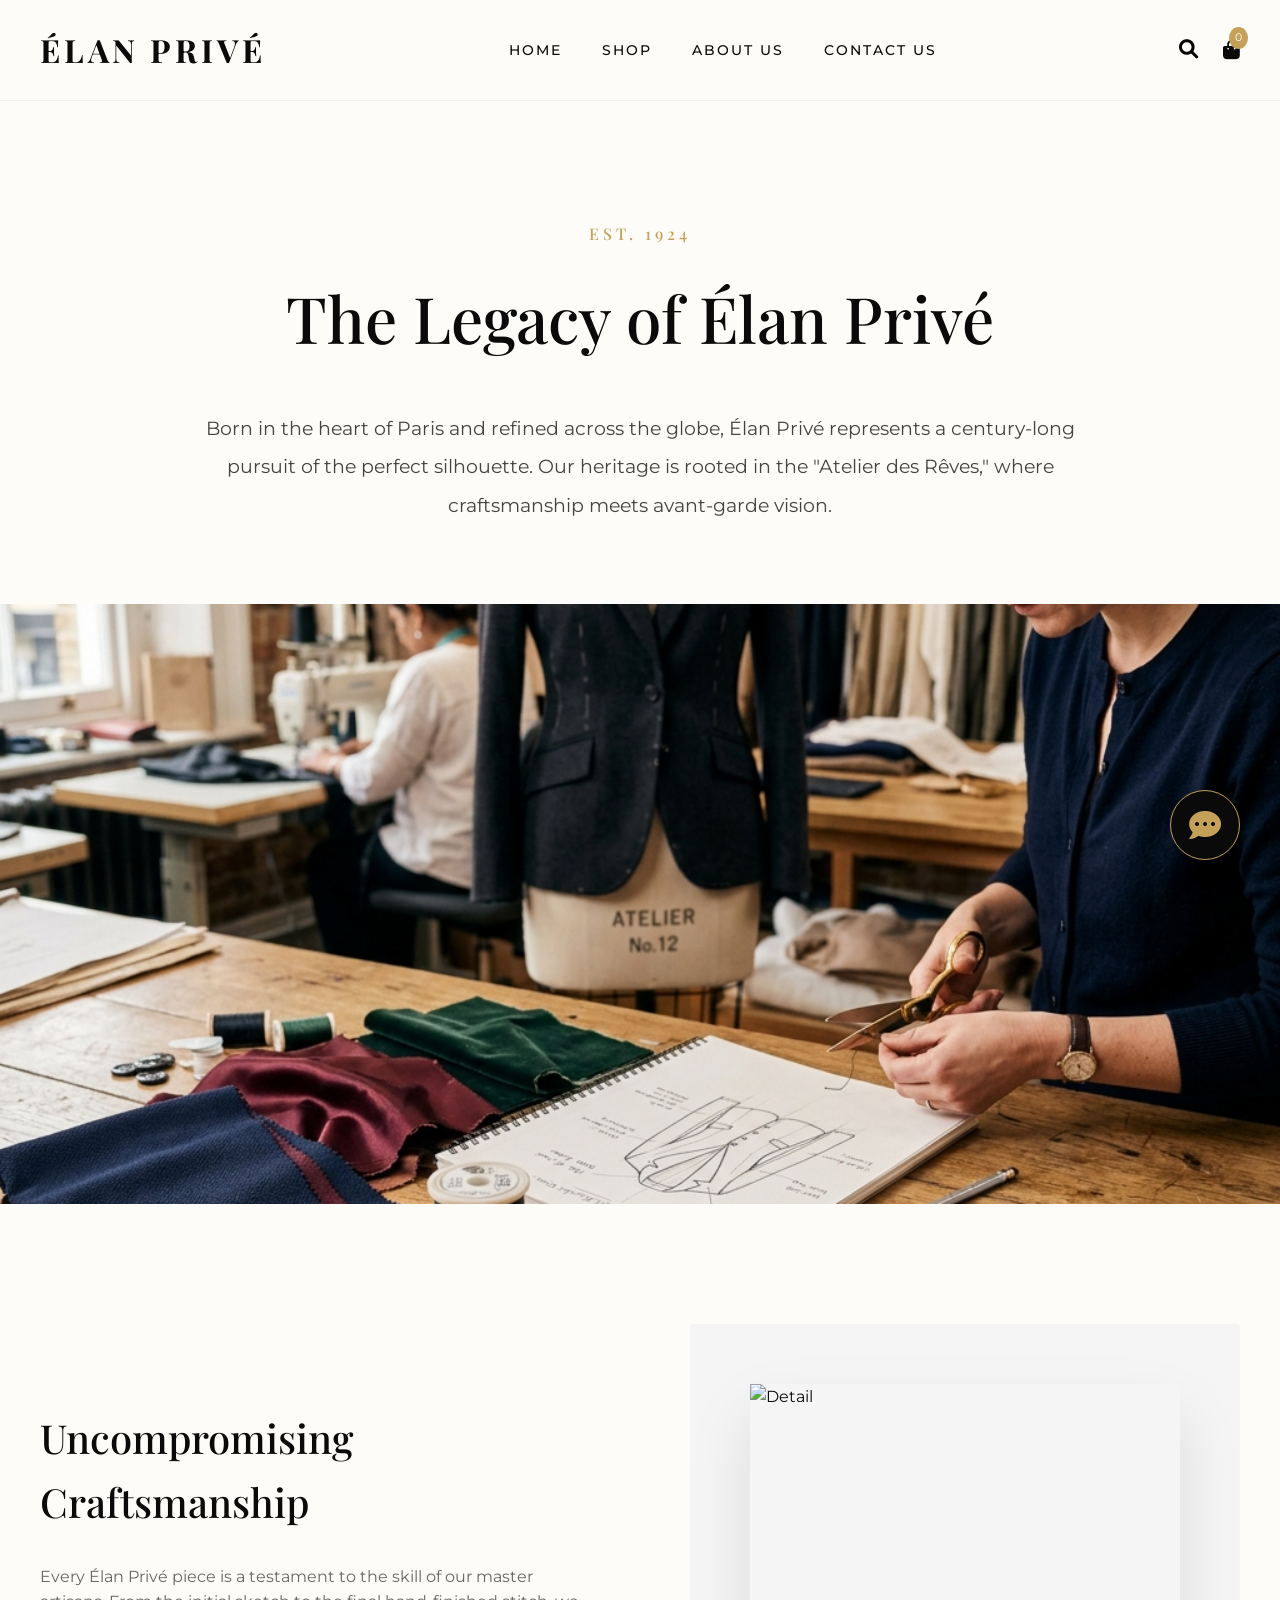
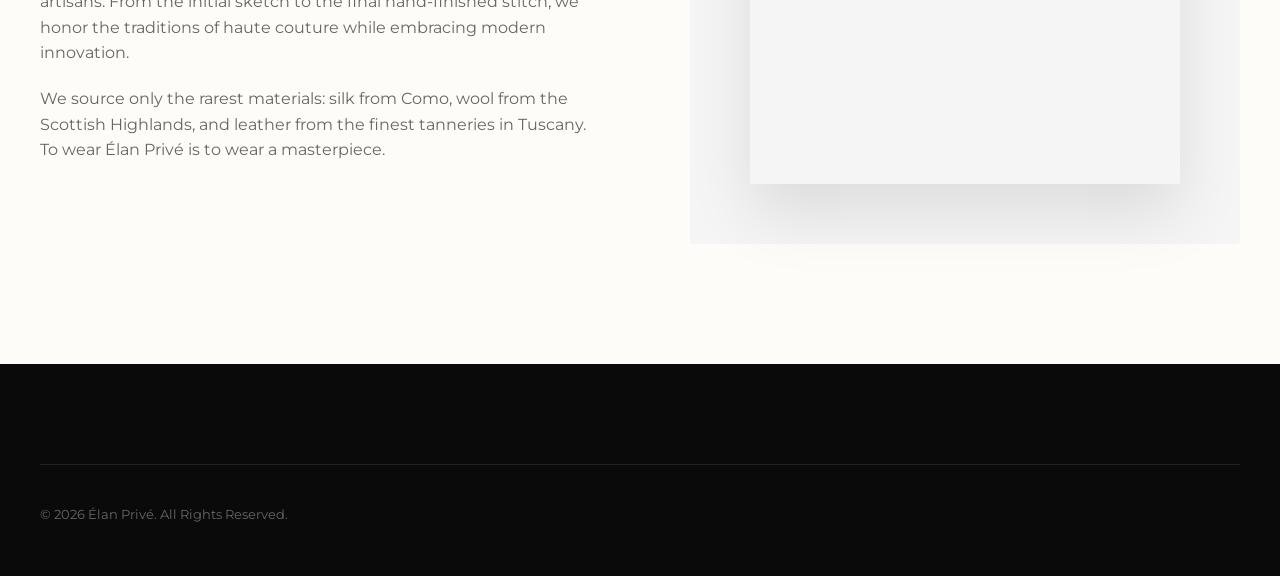
==== frontend/about.html @ 6bdef4db "Started cloth brand website for build with ai gfg workshop" ====
<!DOCTYPE html>
<html lang="en">
<head>
    <meta charset="UTF-8">
    <meta name="viewport" content="width=device-width, initial-scale=1.0">
    <title>The Heritage | Élan Privé</title>
    <link rel="stylesheet" href="style.css">
    <link rel="stylesheet" href="https://cdnjs.cloudflare.com/ajax/libs/font-awesome/6.0.0/css/all.min.css">
</head>
<body>

    <header>
        <div class="container">
            <nav>
                <a href="index.html" class="logo serif">Élan Privé</a>
                <ul class="nav-links">
                    <li><a href="index.html">Home</a></li>
                    <li><a href="shop.html">Shop</a></li>
                    <li><a href="about.html" class="active">About Us</a></li>
                    <li><a href="contact.html">Contact Us</a></li>
                </ul>
                <div class="nav-icons">
                    <button class="icon-btn"><i class="fas fa-search"></i></button>
                    <a href="cart.html" class="icon-btn">
                        <i class="fas fa-shopping-bag"></i>
                        <span class="cart-count">0</span>
                    </a>
                </div>
            </nav>
        </div>
    </header>

    <main>
        <section style="padding-bottom: 0;">
            <div class="container">
                <div style="max-width: 900px; margin: 0 auto; text-align: center;">
                    <p class="serif" style="text-transform: uppercase; letter-spacing: 4px; color: var(--accent-color); margin-bottom: 20px;">Est. 1924</p>
                    <h1 class="serif" style="font-size: 4rem; margin-bottom: 40px;">The Legacy of Élan Privé</h1>
                    <p style="font-size: 1.2rem; line-height: 2; color: #444; margin-bottom: 80px;">Born in the heart of Paris and refined across the globe, Élan Privé represents a century-long pursuit of the perfect silhouette. Our heritage is rooted in the "Atelier des Rêves," where craftsmanship meets avant-garde vision.</p>
                </div>
            </div>
            <img src="assets/atelier.png" alt="Our Atelier" style="width: 100%; height: 600px; object-fit: cover;">
        </section>

        <section>
            <div class="container">
                <div style="display: grid; grid-template-columns: 1fr 1fr; gap: 100px; align-items: center;">
                    <div>
                        <h2 class="serif" style="font-size: 2.5rem; margin-bottom: 30px;">Uncompromising Craftsmanship</h2>
                        <p style="color: #666; margin-bottom: 20px;">Every Élan Privé piece is a testament to the skill of our master artisans. From the initial sketch to the final hand-finished stitch, we honor the traditions of haute couture while embracing modern innovation.</p>
                        <p style="color: #666;">We source only the rarest materials: silk from Como, wool from the Scottish Highlands, and leather from the finest tanneries in Tuscany. To wear Élan Privé is to wear a masterpiece.</p>
                    </div>
                    <div style="background-color: #f5f5f5; padding: 60px; border-radius: 4px;">
                        <img src="https://images.unsplash.com/photo-1558769132-cb1aea458c5e?auto=format&fit=crop&q=80&w=800" alt="Detail" style="width: 100%; height: 400px; object-fit: cover; box-shadow: 0 30px 60px rgba(0,0,0,0.1);">
                    </div>
                </div>
            </div>
        </section>
    </main>

    <footer>
        <div class="container">
            <div class="footer-bottom">
                <p>&copy; 2026 Élan Privé. All Rights Reserved.</p>
            </div>
        </div>
    </footer>

    <!-- Le Concierge Chatbot -->
    <div id="concierge-trigger">
        <i class="fas fa-comment-dots"></i>
    </div>
    <div id="concierge-window">
        <!-- ... same as before ... -->
        <div class="chat-header">
            <h3 class="serif">Le Concierge</h3>
            <button id="chat-close" class="icon-btn" style="color: white;"><i class="fas fa-times"></i></button>
        </div>
        <div class="chat-messages" id="chat-messages">
            <div class="message bot">
                Greetings. I am Le Concierge. How may I assist you today?
            </div>
        </div>
        <form class="chat-input-area" id="chat-form">
            <input type="text" id="chat-input" placeholder="Type your inquiry...">
            <button type="submit"><i class="fas fa-paper-plane"></i></button>
        </form>
    </div>

    <script src="scripts.js"></script>
</body>
</html>
---- frontend/style.css ----
@import url('https://fonts.googleapis.com/css2?family=Playfair+Display:ital,wght@0,400..900;1,400..900&family=Montserrat:wght@100..900&display=swap');

:root {
    --primary-color: #0A0A0A; /* Black */
    --secondary-color: #FDFCF8; /* Ivory */
    --accent-color: #C5A059; /* Gold */
    --text-muted: #666666;
    --charcoal: #333333;
    --navy: #001F3F;
    --glass-bg: rgba(255, 255, 255, 0.1);
    --glass-border: rgba(255, 255, 255, 0.2);
    --transition: all 0.4s cubic-bezier(0.4, 0, 0.2, 1);
}

* {
    margin: 0;
    padding: 0;
    box-sizing: border-box;
}

body {
    font-family: 'Montserrat', sans-serif;
    background-color: var(--secondary-color);
    color: var(--primary-color);
    line-height: 1.6;
    overflow-x: hidden;
}

h1, h2, h3, h4, .serif {
    font-family: 'Playfair Display', serif;
    font-weight: 500;
}

a {
    text-decoration: none;
    color: inherit;
    transition: var(--transition);
}

ul {
    list-style: none;
}

img {
    max-width: 100%;
    display: block;
}

.container {
    max-width: 1400px;
    margin: 0 auto;
    padding: 0 40px;
}

/* --- Navigation --- */
header {
    position: sticky;
    top: 0;
    z-index: 1000;
    background-color: rgba(253, 252, 248, 0.95);
    backdrop-filter: blur(10px);
    border-bottom: 1px solid rgba(0, 0, 0, 0.05);
}

nav {
    display: flex;
    justify-content: space-between;
    align-items: center;
    height: 100px;
}

.logo {
    font-size: 2rem;
    letter-spacing: 4px;
    font-weight: 700;
    text-transform: uppercase;
}

.nav-links {
    display: flex;
    gap: 40px;
}

.nav-links a {
    text-transform: uppercase;
    font-size: 0.85rem;
    letter-spacing: 2px;
    font-weight: 500;
    position: relative;
}

.nav-links a::after {
    content: '';
    position: absolute;
    bottom: -5px;
    left: 0;
    width: 0;
    height: 1px;
    background-color: var(--accent-color);
    transition: var(--transition);
}

.nav-links a:hover::after {
    width: 100%;
}

.nav-icons {
    display: flex;
    gap: 25px;
    font-size: 1.2rem;
    align-items: center;
}

.icon-btn {
    cursor: pointer;
    background: none;
    border: none;
    font-size: 1.2rem;
    position: relative;
}

.cart-count {
    position: absolute;
    top: -8px;
    right: -8px;
    background-color: var(--accent-color);
    color: white;
    font-size: 0.7rem;
    padding: 2px 6px;
    border-radius: 50%;
}

/* --- Buttons --- */
.btn {
    display: inline-block;
    padding: 18px 40px;
    text-transform: uppercase;
    letter-spacing: 2px;
    font-size: 0.8rem;
    font-weight: 600;
    cursor: pointer;
    border: 1px solid var(--primary-color);
    background: transparent;
    transition: var(--transition);
}

.btn-primary {
    background-color: var(--primary-color);
    color: var(--secondary-color);
}

.btn-primary:hover {
    background-color: transparent;
    color: var(--primary-color);
}

.btn-gold {
    border-color: var(--accent-color);
    color: var(--accent-color);
}

.btn-gold:hover {
    background-color: var(--accent-color);
    color: white;
}

/* --- Hero Section --- */
.hero {
    height: 90vh;
    position: relative;
    display: flex;
    align-items: center;
    justify-content: center;
    text-align: center;
    color: white;
    overflow: hidden;
}

.hero-bg {
    position: absolute;
    top: 0;
    left: 0;
    width: 100%;
    height: 100%;
    background-size: cover;
    background-position: center;
    filter: brightness(0.7);
    z-index: -1;
    transform: scale(1.05);
    animation: zoomOut 20s infinite alternate;
}

@keyframes zoomOut {
    from { transform: scale(1.1); }
    to { transform: scale(1); }
}

.hero-content h1 {
    font-size: 5rem;
    margin-bottom: 20px;
    opacity: 0;
    transform: translateY(30px);
    animation: fadeInUp 1s forwards 0.5s;
}

.hero-content p {
    font-size: 1.2rem;
    letter-spacing: 4px;
    margin-bottom: 40px;
    opacity: 0;
    transform: translateY(30px);
    animation: fadeInUp 1s forwards 0.8s;
}

.hero-content .btn {
    opacity: 0;
    transform: translateY(30px);
    animation: fadeInUp 1s forwards 1.1s;
}

@keyframes fadeInUp {
    to {
        opacity: 1;
        transform: translateY(0);
    }
}

/* --- Reveal Animations --- */
.reveal {
    opacity: 0;
    transform: translateY(30px);
    transition: all 0.8s cubic-bezier(0.4, 0, 0.2, 1);
}

.reveal.active {
    opacity: 1;
    transform: translateY(0);
}

/* --- Sections --- */
section {
    padding: 120px 0;
}

.section-title {
    text-align: center;
    margin-bottom: 80px;
}

.section-title h2 {
    font-size: 3rem;
    margin-bottom: 10px;
}

.section-title p {
    color: var(--text-muted);
    letter-spacing: 2px;
    text-transform: uppercase;
    font-size: 0.9rem;
}

/* --- Product Grid --- */
.product-grid {
    display: grid;
    grid-template-columns: repeat(auto-fill, minmax(300px, 1fr));
    gap: 40px;
}

.product-card {
    position: relative;
    overflow: hidden;
    cursor: pointer;
}

.product-image {
    position: relative;
    aspect-ratio: 3/4;
    overflow: hidden;
    background-color: #f5f5f5;
}

.product-image img {
    width: 100%;
    height: 100%;
    object-fit: cover;
    transition: transform 0.8s ease;
}

.product-card:hover .product-image img {
    transform: scale(1.1);
}

.wishlist-btn {
    position: absolute;
    top: 20px;
    right: 20px;
    width: 40px;
    height: 40px;
    border-radius: 50%;
    background: white;
    border: none;
    display: flex;
    align-items: center;
    justify-content: center;
    cursor: pointer;
    box-shadow: 0 4px 10px rgba(0,0,0,0.1);
    opacity: 0;
    transform: translateY(-10px);
    transition: var(--transition);
    z-index: 5;
}

.product-card:hover .wishlist-btn {
    opacity: 1;
    transform: translateY(0);
}

.wishlist-btn.active {
    background-color: var(--accent-color);
    color: white;
    opacity: 1;
    transform: translateY(0);
}

.wishlist-btn:hover {
    transform: scale(1.1);
}

.product-info {
    padding-top: 20px;
    text-align: center;
}

.product-info h3 {
    font-size: 1.2rem;
    margin-bottom: 5px;
}

.product-price {
    font-weight: 600;
    color: var(--accent-color);
}

/* --- Footer --- */
footer {
    background-color: var(--primary-color);
    color: var(--secondary-color);
    padding: 100px 0 50px;
}

.footer-grid {
    display: grid;
    grid-template-columns: repeat(4, 1fr);
    gap: 60px;
    margin-bottom: 80px;
}

.footer-col h4 {
    margin-bottom: 30px;
    text-transform: uppercase;
    letter-spacing: 2px;
    font-size: 0.9rem;
}

.footer-links li {
    margin-bottom: 15px;
}

.footer-links a {
    color: #888;
    font-size: 0.9rem;
}

.footer-links a:hover {
    color: var(--accent-color);
}

.newsletter-form {
    display: flex;
    gap: 10px;
}

.newsletter-form input {
    flex: 1;
    background: transparent;
    border: none;
    border-bottom: 1px solid #333;
    color: white;
    padding: 10px 0;
    outline: none;
}

.footer-bottom {
    border-top: 1px solid #222;
    padding-top: 40px;
    display: flex;
    justify-content: space-between;
    align-items: center;
    font-size: 0.8rem;
    color: #666;
}

/* --- Chatbot UI --- */
#concierge-trigger {
    position: fixed;
    bottom: 40px;
    right: 40px;
    width: 70px;
    height: 70px;
    background-color: var(--primary-color);
    color: var(--accent-color);
    border-radius: 50%;
    display: flex;
    align-items: center;
    justify-content: center;
    font-size: 2rem;
    box-shadow: 0 10px 30px rgba(0,0,0,0.3);
    cursor: pointer;
    z-index: 2000;
    transition: var(--transition);
    border: 1px solid var(--accent-color);
}

#concierge-trigger:hover {
    transform: scale(1.1) translateY(-5px);
}

#concierge-window {
    position: fixed;
    bottom: 120px;
    right: 40px;
    width: 400px;
    height: 550px;
    background: white;
    border-radius: 20px;
    box-shadow: 0 20px 50px rgba(0,0,0,0.2);
    z-index: 2000;
    display: none;
    flex-direction: column;
    overflow: hidden;
    animation: slideUp 0.4s ease forwards;
}

@keyframes slideUp {
    from { transform: translateY(20px); opacity: 0; }
    to { transform: translateY(0); opacity: 1; }
}

.chat-header {
    background-color: var(--primary-color);
    color: white;
    padding: 25px;
    display: flex;
    justify-content: space-between;
    align-items: center;
}

.chat-header h3 {
    color: var(--accent-color);
    letter-spacing: 2px;
}

.chat-messages {
    flex: 1;
    padding: 20px;
    overflow-y: auto;
    display: flex;
    flex-direction: column;
    gap: 15px;
    background-color: #fbfbfb;
}

.message {
    max-width: 80%;
    padding: 12px 18px;
    border-radius: 15px;
    font-size: 0.9rem;
}

.message.bot {
    background-color: white;
    color: var(--primary-color);
    align-self: flex-start;
    box-shadow: 0 2px 10px rgba(0,0,0,0.05);
    border-bottom-left-radius: 2px;
}

.message.user {
    background-color: var(--primary-color);
    color: white;
    align-self: flex-end;
    border-bottom-right-radius: 2px;
}

.chat-input-area {
    padding: 20px;
    border-top: 1px solid #eee;
    display: flex;
    gap: 10px;
}

.chat-input-area input {
    flex: 1;
    border: 1px solid #eee;
    padding: 12px 20px;
    border-radius: 30px;
    outline: none;
    font-family: inherit;
}

.chat-input-area button {
    background-color: var(--accent-color);
    color: white;
    border: none;
    width: 45px;
    height: 45px;
    border-radius: 50%;
    cursor: pointer;
    display: flex;
    align-items: center;
    justify-content: center;
}

/* --- Modal --- */
.modal {
    position: fixed;
    top: 0;
    left: 0;
    width: 100%;
    height: 100%;
    background: rgba(0,0,0,0.8);
    display: none;
    align-items: center;
    justify-content: center;
    z-index: 3000;
    backdrop-filter: blur(5px);
}

.modal-content {
    background: white;
    width: 90%;
    max-width: 1000px;
    height: 80vh;
    display: flex;
    position: relative;
    border-radius: 4px;
    overflow: hidden;
}

.close-modal {
    position: absolute;
    top: 20px;
    right: 20px;
    font-size: 2rem;
    cursor: pointer;
    z-index: 10;
}

.modal-left {
    flex: 1;
}

.modal-left img {
    width: 100%;
    height: 100%;
    object-fit: cover;
}

.modal-right {
    flex: 1;
    padding: 60px;
    overflow-y: auto;
}

.modal-right h2 {
    font-size: 2.5rem;
    margin-bottom: 20px;
}

.modal-price {
    font-size: 1.5rem;
    color: var(--accent-color);
    margin-bottom: 30px;
}

.modal-description {
    color: var(--text-muted);
    margin-bottom: 40px;
}

.selector-label {
    text-transform: uppercase;
    font-size: 0.8rem;
    letter-spacing: 1px;
    margin-bottom: 15px;
    display: block;
}

.options-group {
    display: flex;
    gap: 10px;
    margin-bottom: 30px;
}

.option-pill {
    padding: 8px 20px;
    border: 1px solid #ddd;
    cursor: pointer;
    font-size: 0.8rem;
}

.option-pill.active {
    border-color: var(--primary-color);
    background: var(--primary-color);
    color: white;
}

/* --- Cart & Checkout Styles --- */
.cart-table {
    width: 100%;
    border-collapse: collapse;
    margin-bottom: 40px;
}

.cart-table th {
    text-align: left;
    padding-bottom: 20px;
    border-bottom: 1px solid #eee;
    text-transform: uppercase;
    font-size: 0.8rem;
    letter-spacing: 1px;
}

.cart-table td {
    padding: 30px 0;
    border-bottom: 1px solid #eee;
}

.cart-item {
    display: flex;
    align-items: center;
    gap: 20px;
}

.cart-item img {
    width: 80px;
    height: 100px;
    object-fit: cover;
}

.qty-input {
    width: 60px;
    padding: 10px;
    border: 1px solid #eee;
    text-align: center;
}

.cart-summary {
    background: #f9f9f9;
    padding: 40px;
    border-radius: 4px;
}

.summary-row {
    display: flex;
    justify-content: space-between;
    margin-bottom: 20px;
}

.summary-total {
    border-top: 1px solid #ddd;
    padding-top: 20px;
    font-weight: 700;
    font-size: 1.2rem;
}

/* --- Checkout Form --- */
.checkout-grid {
    display: grid;
    grid-template-columns: 1.5fr 1fr;
    gap: 60px;
}

.form-group {
    margin-bottom: 25px;
}

.form-group label {
    display: block;
    font-size: 0.8rem;
    text-transform: uppercase;
    margin-bottom: 8px;
    letter-spacing: 1px;
}

.form-group input, .form-group select {
    width: 100%;
    padding: 15px;
    border: 1px solid #ddd;
    outline: none;
}

.payment-placeholder {
    border: 1px dashed var(--accent-color);
    padding: 30px;
    text-align: center;
    margin-top: 30px;
    border-radius: 4px;
}

/* Responsive */
@media (max-width: 1024px) {
    .footer-grid { grid-template-columns: repeat(2, 1fr); }
    .hero-content h1 { font-size: 3.5rem; }
}

@media (max-width: 768px) {
    .nav-links { display: none; }
    .hero-content h1 { font-size: 2.5rem; }
    .modal-content { flex-direction: column; height: 90vh; }
    .modal-left { height: 300px; flex: none; }
    .checkout-grid { grid-template-columns: 1fr; }
}
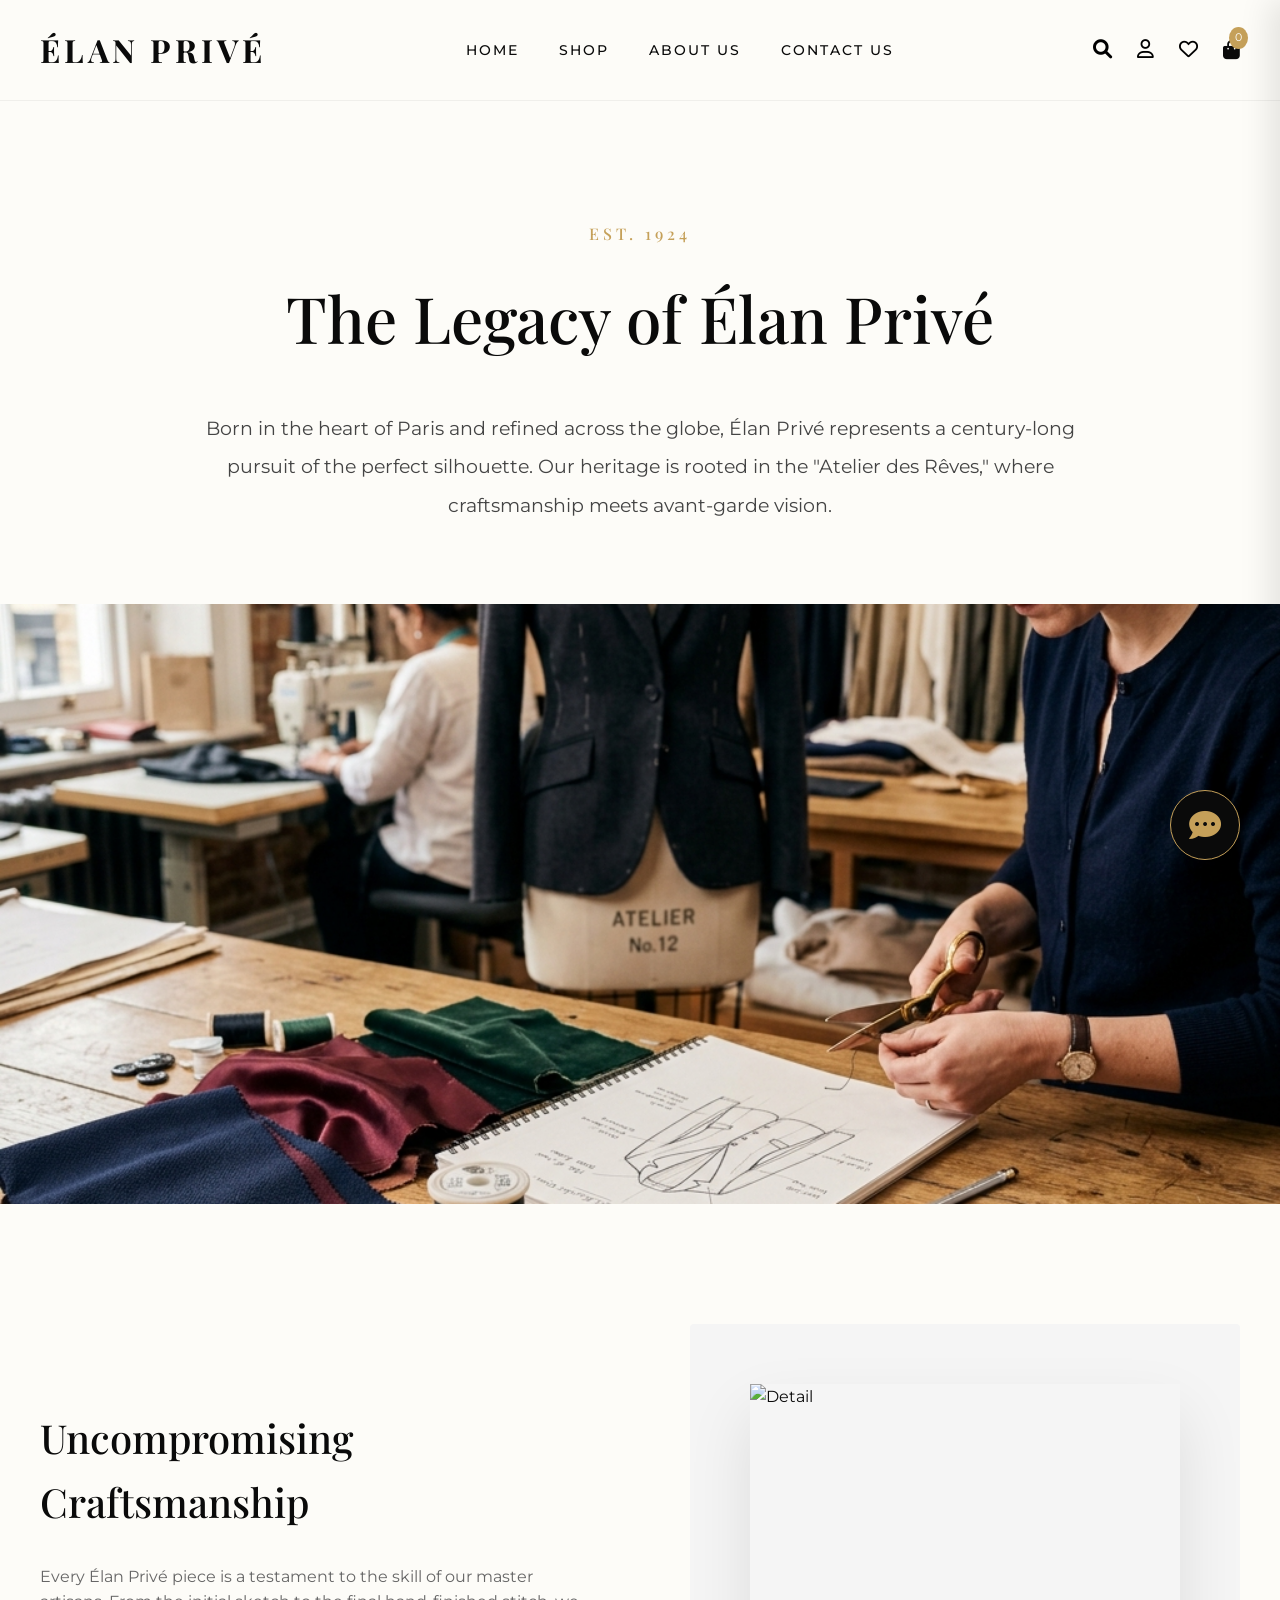
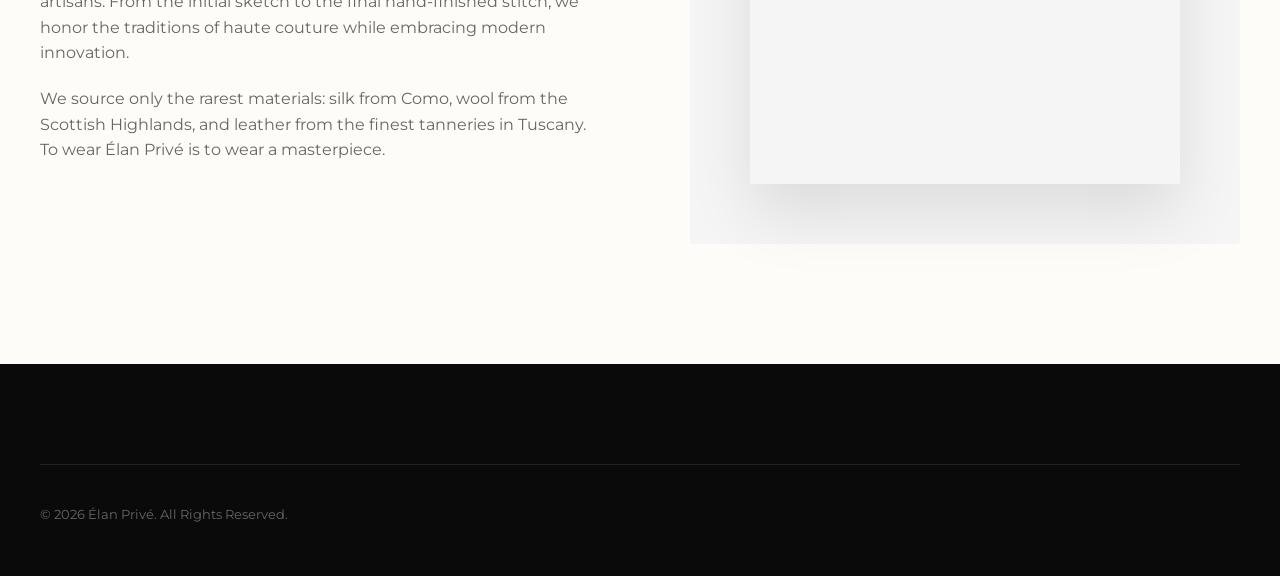
==== commit 9e22ff85: "fixed wishlist properly" ====
--- a/frontend/about.html
+++ b/frontend/about.html
@@ -21,6 +21,11 @@
                 </ul>
                 <div class="nav-icons">
                     <button class="icon-btn"><i class="fas fa-search"></i></button>
+                    <button class="icon-btn"><i class="far fa-user"></i></button>
+                    <button id="wishlist-trigger" class="icon-btn">
+                        <i class="far fa-heart"></i>
+                        <span class="wishlist-count">0</span>
+                    </button>
                     <a href="cart.html" class="icon-btn">
                         <i class="fas fa-shopping-bag"></i>
                         <span class="cart-count">0</span>
@@ -87,6 +92,20 @@
         </form>
     </div>
 
+    <!-- Wishlist Sidebar -->
+    <div id="wishlist-sidebar" class="sidebar">
+        <div class="sidebar-header">
+            <h3 class="serif">Your Wishlist</h3>
+            <button id="wishlist-close" class="icon-btn"><i class="fas fa-times"></i></button>
+        </div>
+        <div id="wishlist-items" class="sidebar-content">
+            <!-- Wishlist items injected here -->
+        </div>
+        <div class="sidebar-footer">
+            <a href="shop.html" class="btn btn-gold" style="width: 100%; text-align: center;">Continue Exploring</a>
+        </div>
+    </div>
+
     <script src="scripts.js"></script>
 </body>
 </html>
--- a/frontend/style.css
+++ b/frontend/style.css
@@ -119,6 +119,17 @@
     position: relative;
 }
 
+.wishlist-count {
+    position: absolute;
+    top: -8px;
+    right: -8px;
+    background-color: var(--accent-color);
+    color: white;
+    font-size: 0.7rem;
+    padding: 2px 6px;
+    border-radius: 50%;
+}
+
 .cart-count {
     position: absolute;
     top: -8px;
@@ -131,6 +142,60 @@
 }
 
 /* --- Buttons --- */
+.hero-bg.parallax {
+    transition: transform 0.1s ease-out;
+    will-change: transform;
+}
+
+/* --- Concierge Quick Replies --- */
+.quick-replies {
+    display: flex;
+    flex-wrap: wrap;
+    gap: 8px;
+    margin-top: 10px;
+    padding: 0 20px 20px;
+}
+
+.qr-btn {
+    background: white;
+    border: 1px solid var(--accent-color);
+    color: var(--accent-color);
+    padding: 6px 14px;
+    border-radius: 20px;
+    font-size: 0.75rem;
+    cursor: pointer;
+    transition: var(--transition);
+}
+
+.qr-btn:hover {
+    background: var(--accent-color);
+    color: white;
+}
+
+.btn-text {
+    background: none;
+    border: none;
+    color: var(--accent-color);
+    text-transform: uppercase;
+    letter-spacing: 1px;
+    font-size: 0.7rem;
+    font-weight: 600;
+    cursor: pointer;
+    padding: 0;
+}
+
+.btn-text:hover {
+    text-decoration: underline;
+}
+
+/* --- Newsletter Feedback --- */
+.newsletter-success {
+    color: var(--accent-color);
+    font-size: 0.8rem;
+    margin-top: 10px;
+    display: none;
+}
+
 .btn {
     display: inline-block;
     padding: 18px 40px;
@@ -227,12 +292,18 @@
 
 /* --- Reveal Animations --- */
 .reveal {
-    opacity: 0;
-    transform: translateY(30px);
+    opacity: 1; /* Safety: show by default */
+    transform: translateY(0);
     transition: all 0.8s cubic-bezier(0.4, 0, 0.2, 1);
 }
 
 .reveal.active {
+    opacity: 1 !important;
+    transform: translateY(0) !important;
+}
+
+/* Fallback: if JS fails, show items after a delay */
+.no-js .reveal {
     opacity: 1;
     transform: translateY(0);
 }
@@ -288,6 +359,11 @@
 
 .product-card:hover .product-image img {
     transform: scale(1.1);
+}
+
+.product-card:hover .wishlist-btn {
+    opacity: 1;
+    transform: translateY(0);
 }
 
 .wishlist-btn {
@@ -310,20 +386,65 @@
     z-index: 5;
 }
 
-.product-card:hover .wishlist-btn {
+.notification {
+    position: fixed;
+    bottom: 40px;
+    left: 50%;
+    transform: translateX(-50%) translateY(100px);
+    background: var(--primary-color);
+    color: var(--accent-color);
+    padding: 15px 30px;
+    border-radius: 4px;
+    z-index: 5000;
+    transition: var(--transition);
+    border: 1px solid var(--accent-color);
+    text-transform: uppercase;
+    font-size: 0.8rem;
+    letter-spacing: 1px;
+}
+
+.notification.active {
+    transform: translateX(-50%) translateY(0);
+}
+
+.wishlist-btn.active {
+    background-color: var(--accent-color);
+    color: white;
     opacity: 1;
     transform: translateY(0);
 }
 
-.wishlist-btn.active {
-    background-color: var(--accent-color);
-    color: white;
-    opacity: 1;
-    transform: translateY(0);
-}
-
 .wishlist-btn:hover {
     transform: scale(1.1);
+}
+
+.quick-view-overlay {
+    position: absolute;
+    bottom: 0;
+    left: 0;
+    width: 100%;
+    height: 60px;
+    background: rgba(10, 10, 10, 0.8);
+    display: flex;
+    align-items: center;
+    justify-content: center;
+    transform: translateY(100%);
+    transition: var(--transition);
+}
+
+.product-card:hover .quick-view-overlay {
+    transform: translateY(0);
+}
+
+.btn-discover {
+    color: white;
+    text-transform: uppercase;
+    letter-spacing: 2px;
+    font-size: 0.75rem;
+    font-weight: 600;
+    background: none;
+    border: none;
+    cursor: pointer;
 }
 
 .product-info {
@@ -521,6 +642,72 @@
     justify-content: center;
 }
 
+/* --- Sidebar System --- */
+.sidebar {
+    position: fixed;
+    top: 0;
+    right: 0;
+    width: 400px;
+    height: 100vh;
+    background: white;
+    z-index: 4000;
+    box-shadow: -10px 0 30px rgba(0,0,0,0.1);
+    transform: translateX(100%);
+    transition: all 0.5s cubic-bezier(0.4, 0, 0.2, 1);
+    display: flex;
+    flex-direction: column;
+}
+
+.sidebar.active {
+    transform: translateX(0);
+}
+
+.sidebar-header {
+    padding: 30px;
+    border-bottom: 1px solid #eee;
+    display: flex;
+    justify-content: space-between;
+    align-items: center;
+}
+
+.sidebar-content {
+    flex: 1;
+    overflow-y: auto;
+    padding: 30px;
+}
+
+.sidebar-footer {
+    padding: 30px;
+    border-top: 1px solid #eee;
+}
+
+.wishlist-item {
+    display: flex;
+    gap: 20px;
+    margin-bottom: 25px;
+    align-items: center;
+}
+
+.wishlist-item img {
+    width: 70px;
+    height: 90px;
+    object-fit: cover;
+}
+
+.wishlist-item-info {
+    flex: 1;
+}
+
+.wishlist-item-info h4 {
+    font-size: 0.9rem;
+    margin-bottom: 5px;
+}
+
+.wishlist-item-info p {
+    color: var(--accent-color);
+    font-size: 0.85rem;
+}
+
 /* --- Modal --- */
 .modal {
     position: fixed;
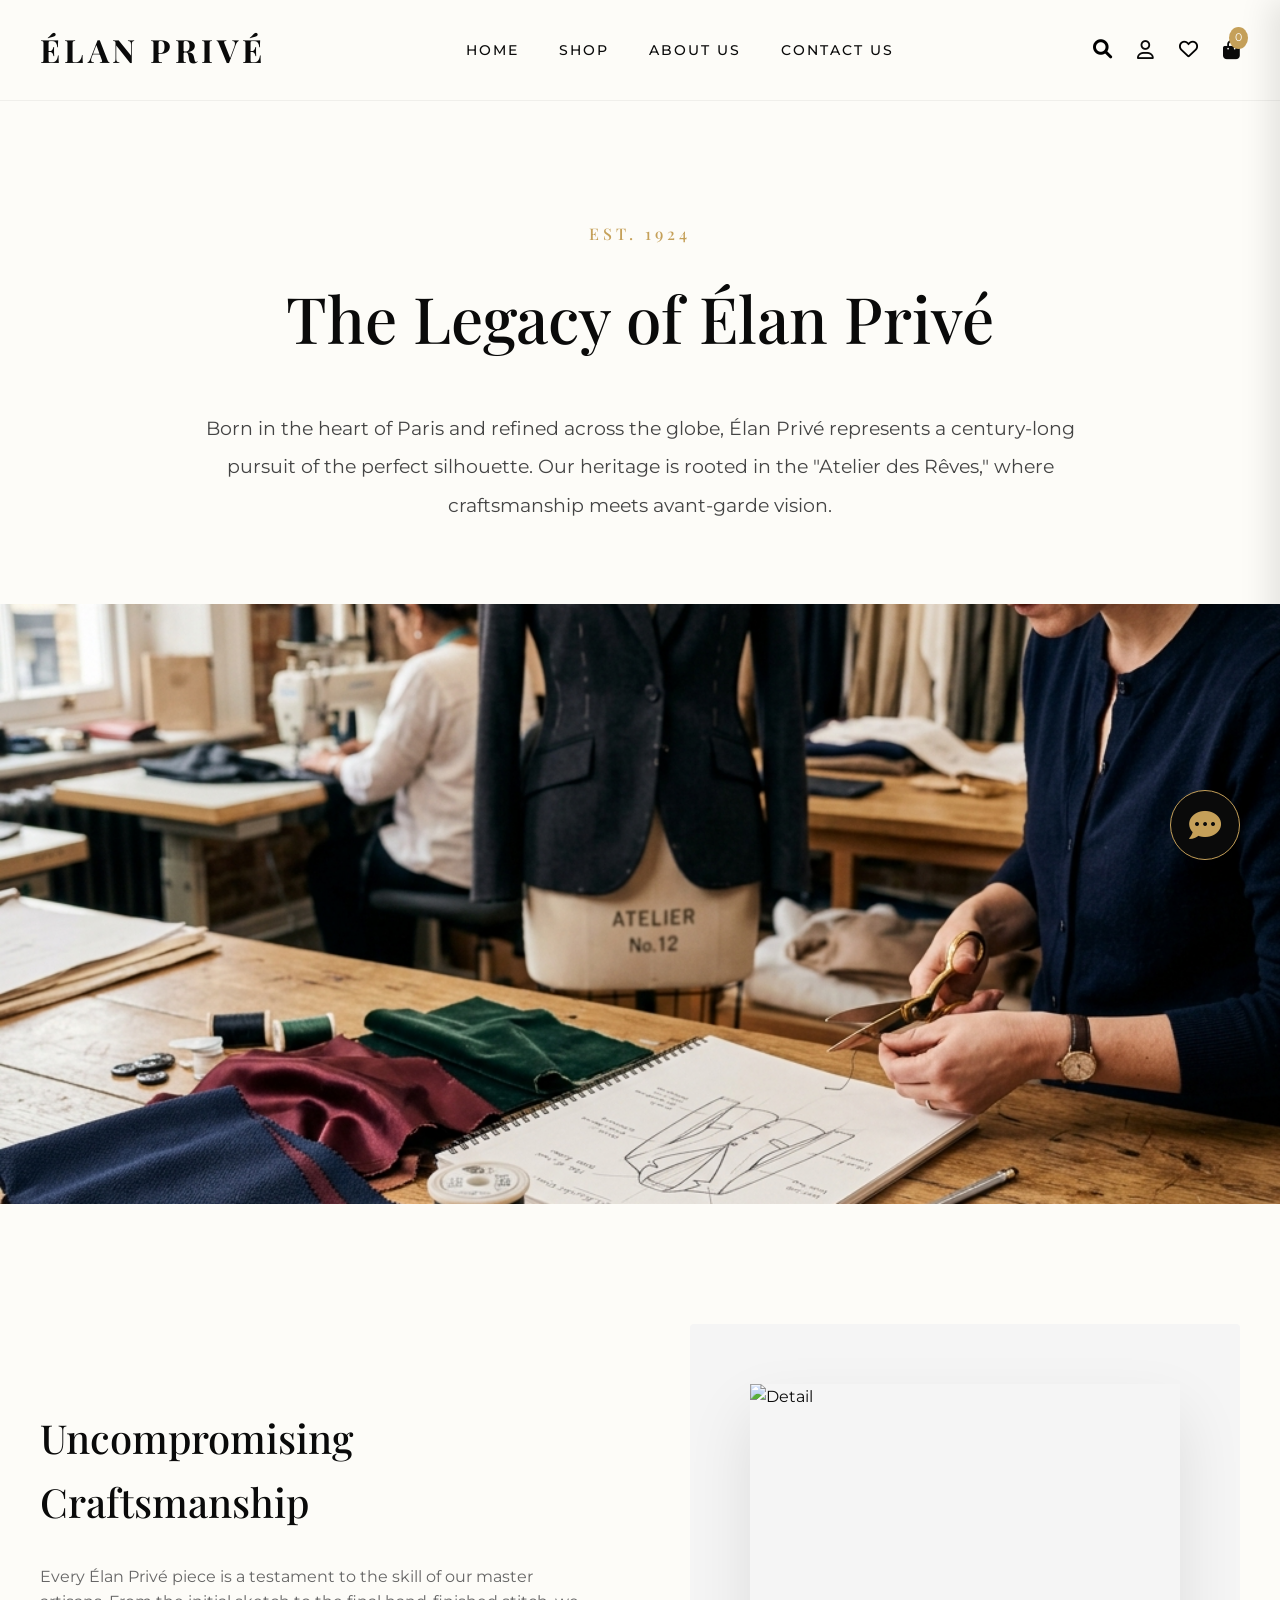
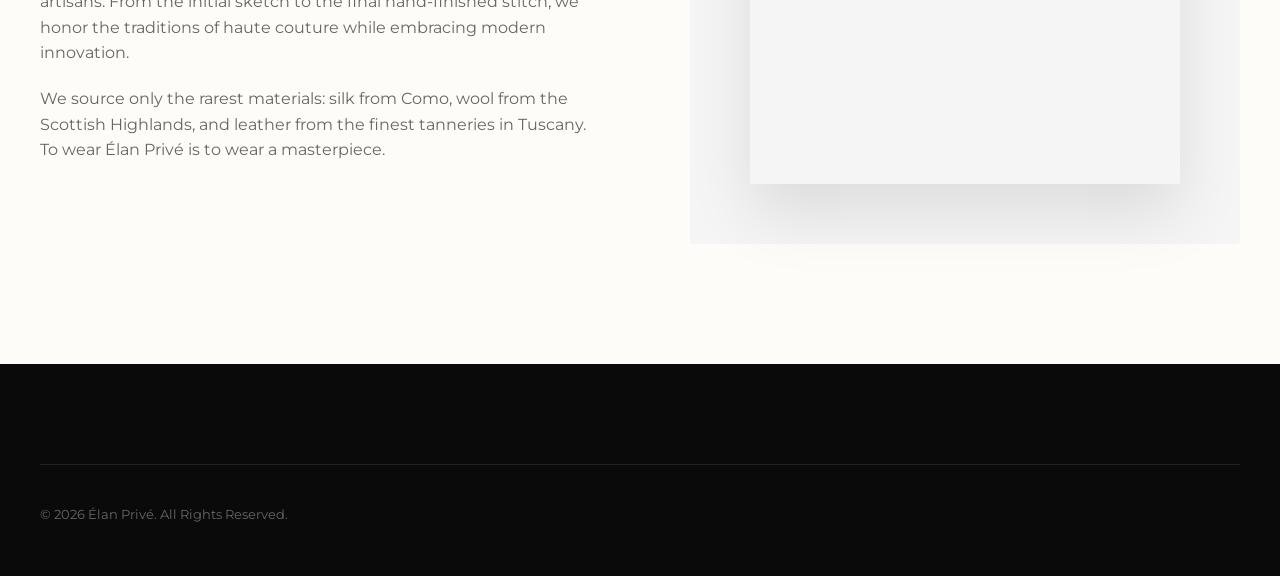
==== commit 51cc9eef: "account setup done succcessfully" ====
--- a/frontend/about.html
+++ b/frontend/about.html
@@ -21,7 +21,7 @@
                 </ul>
                 <div class="nav-icons">
                     <button class="icon-btn"><i class="fas fa-search"></i></button>
-                    <button class="icon-btn"><i class="far fa-user"></i></button>
+                    <a href="profile.html" class="icon-btn"><i class="far fa-user"></i></a>
                     <button id="wishlist-trigger" class="icon-btn">
                         <i class="far fa-heart"></i>
                         <span class="wishlist-count">0</span>
